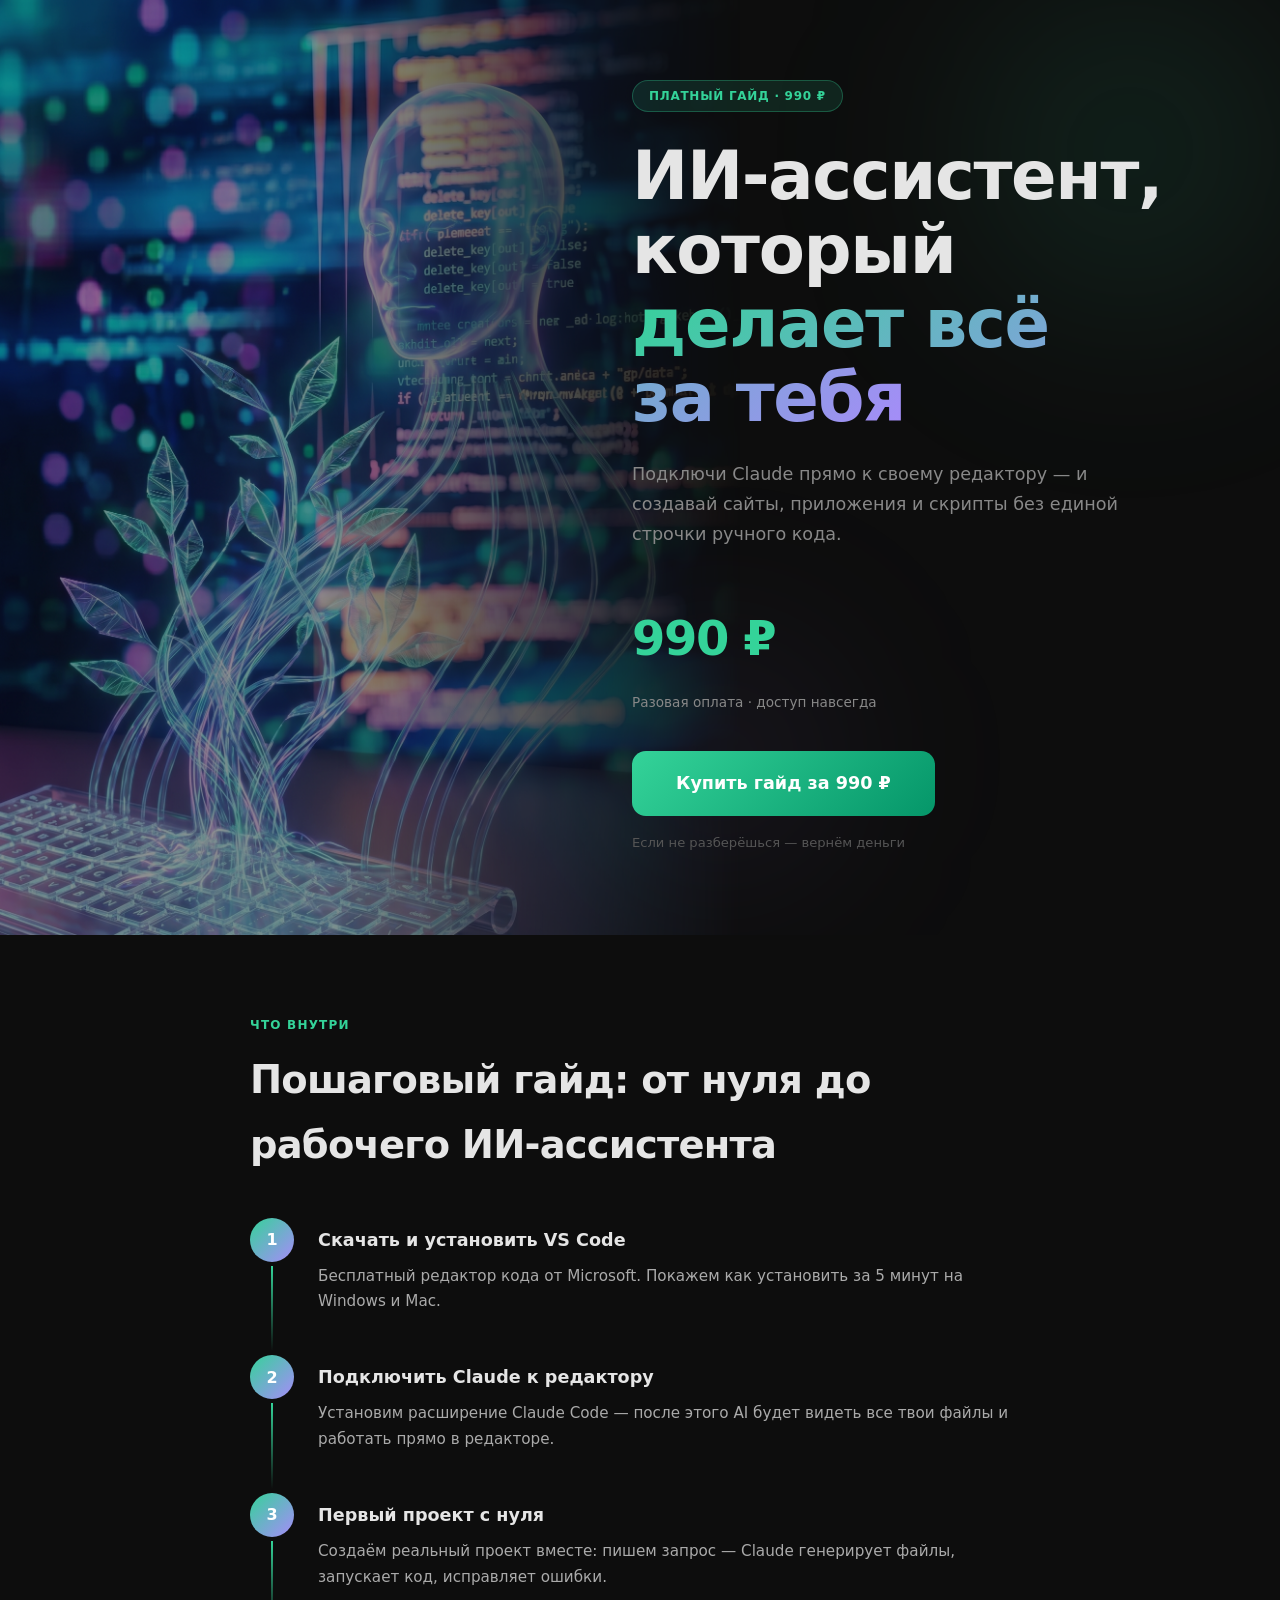
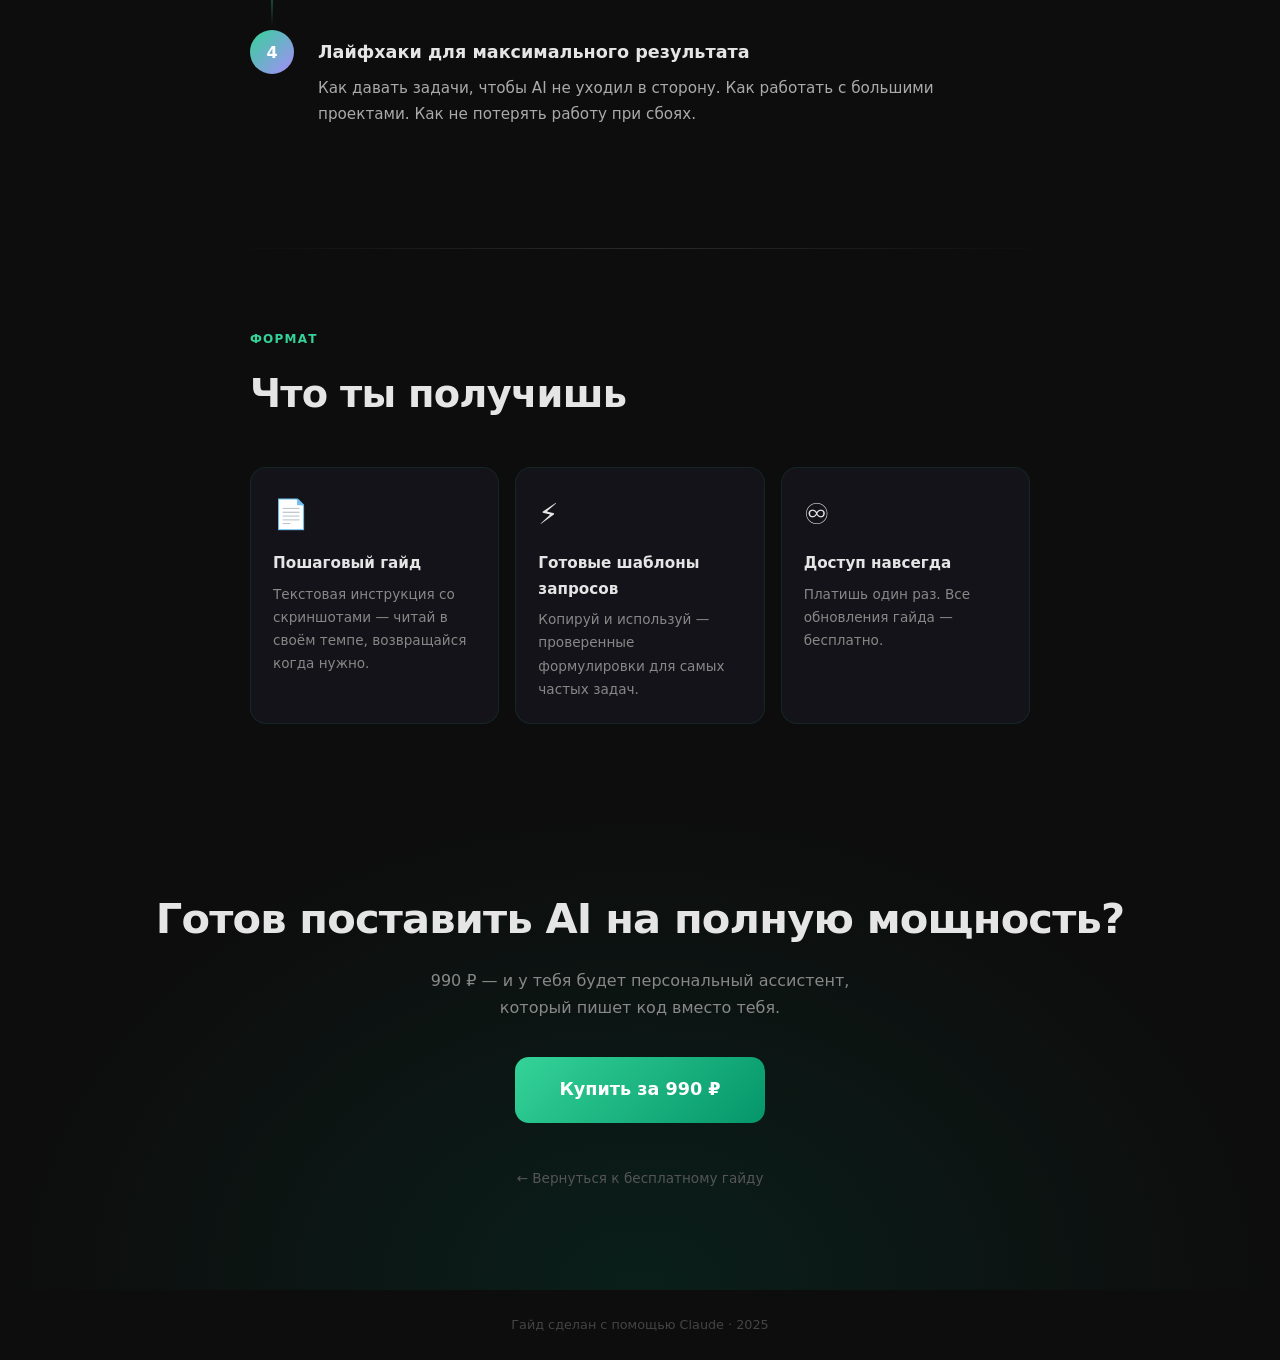
==== analisweb/gid/assistant.html @ 24a6f883 "Add vibe coding guide with free and paid pages Co-Authored-By: Claude Sonnet 4.6 <noreply@anthropic." ====
<!DOCTYPE html>
<html lang="ru">
<head>
  <meta charset="UTF-8" />
  <meta name="viewport" content="width=device-width, initial-scale=1.0" />
  <title>ИИ-ассистент в VS Code — гайд за 990 ₽</title>
  <style>
    * { margin: 0; padding: 0; box-sizing: border-box; }

    :root {
      --bg: #0d0d0d;
      --card: #161616;
      --border: #2a2a2a;
      --accent: #34d399;
      --accent2: #a78bfa;
      --accent3: #f472b6;
      --text: #e5e5e5;
      --muted: #888;
    }

    body {
      background: var(--bg);
      color: var(--text);
      font-family: 'Segoe UI', system-ui, -apple-system, sans-serif;
      line-height: 1.7;
    }

    /* HERO */
    .hero {
      min-height: 100vh;
      display: flex;
      align-items: center;
      justify-content: flex-end;
      padding: 80px 10% 80px 8%;
      position: relative;
      overflow: hidden;
      background: #0d0d0d;
    }

    .hero-bg {
      position: absolute;
      left: 0;
      top: 0;
      height: 100%;
      width: 58%;
      object-fit: cover;
      object-position: center top;
      opacity: 0.55;
      -webkit-mask-image: linear-gradient(to left, transparent 0%, rgba(0,0,0,0.5) 25%, black 55%);
      mask-image: linear-gradient(to left, transparent 0%, rgba(0,0,0,0.5) 25%, black 55%);
      pointer-events: none;
    }

    .hero-orb {
      position: absolute;
      border-radius: 50%;
      filter: blur(90px);
      pointer-events: none;
    }
    .hero-orb-1 {
      width: 500px; height: 500px;
      background: radial-gradient(circle, rgba(52,211,153,0.15) 0%, transparent 70%);
      top: -100px; right: -100px;
      animation: orb-drift 12s ease-in-out infinite;
    }
    .hero-orb-2 {
      width: 350px; height: 350px;
      background: radial-gradient(circle, rgba(167,139,250,0.12) 0%, transparent 70%);
      bottom: 0; right: 30%;
      animation: orb-drift 16s ease-in-out infinite reverse;
    }

    @keyframes orb-drift {
      0%, 100% { transform: translate(0, 0); }
      33% { transform: translate(-30px, -20px); }
      66% { transform: translate(20px, 30px); }
    }

    .hero-text {
      position: relative;
      z-index: 2;
      max-width: 520px;
      text-align: left;
    }

    @media (max-width: 860px) {
      .hero { padding: 100px 24px 80px; justify-content: center; }
      .hero-text { text-align: center; max-width: 100%; }
      .hero-bg { width: 100%; opacity: 0.15;
        -webkit-mask-image: none; mask-image: none; }
    }

    .badge {
      display: inline-block;
      background: rgba(52, 211, 153, 0.12);
      border: 1px solid rgba(52, 211, 153, 0.3);
      color: var(--accent);
      font-size: 12px;
      font-weight: 600;
      padding: 5px 16px;
      border-radius: 999px;
      margin-bottom: 28px;
      letter-spacing: 0.06em;
      text-transform: uppercase;
    }

    .hero h1 {
      font-size: clamp(2.2rem, 6vw, 4.2rem);
      font-weight: 800;
      line-height: 1.1;
      margin-bottom: 24px;
      letter-spacing: -0.02em;
    }

    .hero h1 span {
      background: linear-gradient(135deg, var(--accent), var(--accent2));
      -webkit-background-clip: text;
      -webkit-text-fill-color: transparent;
      background-clip: text;
    }

    .hero p {
      font-size: 1.1rem;
      color: var(--muted);
      max-width: 540px;
      margin-bottom: 48px;
    }

    .price-block {
      display: flex;
      flex-direction: column;
      align-items: flex-start;
      gap: 12px;
      margin-bottom: 36px;
    }

    .price {
      font-size: 3rem;
      font-weight: 800;
      color: var(--accent);
      letter-spacing: -0.03em;
    }

    .price-note {
      font-size: 0.85rem;
      color: var(--muted);
    }

    .buy-btn {
      display: inline-block;
      background: linear-gradient(135deg, var(--accent), #059669);
      color: #fff;
      font-size: 1.1rem;
      font-weight: 700;
      padding: 18px 44px;
      border-radius: 14px;
      text-decoration: none;
      transition: opacity 0.2s, transform 0.2s;
      margin-bottom: 16px;
    }

    .buy-btn:hover { opacity: 0.9; transform: translateY(-2px); }

    .guarantee {
      font-size: 0.82rem;
      color: #555;
    }

    /* WHAT'S INSIDE */
    .section {
      padding: 80px 20px;
      max-width: 820px;
      margin: 0 auto;
    }

    .section-label {
      font-size: 12px;
      font-weight: 600;
      letter-spacing: 0.1em;
      text-transform: uppercase;
      color: var(--accent);
      margin-bottom: 12px;
    }

    .section h2 {
      font-size: clamp(1.6rem, 4vw, 2.4rem);
      font-weight: 700;
      margin-bottom: 40px;
      letter-spacing: -0.02em;
    }

    .steps {
      display: flex;
      flex-direction: column;
      gap: 0;
    }

    .step {
      display: flex;
      gap: 24px;
    }

    .step-left {
      display: flex;
      flex-direction: column;
      align-items: center;
      flex-shrink: 0;
    }

    .step-num {
      width: 44px;
      height: 44px;
      border-radius: 50%;
      background: linear-gradient(135deg, var(--accent), var(--accent2));
      display: flex;
      align-items: center;
      justify-content: center;
      font-weight: 800;
      font-size: 1rem;
      color: white;
      flex-shrink: 0;
    }

    .step-line {
      width: 2px;
      flex: 1;
      background: linear-gradient(to bottom, var(--accent), transparent);
      min-height: 40px;
      margin: 4px 0;
    }

    .step:last-child .step-line { display: none; }

    .step-body {
      padding-bottom: 40px;
      padding-top: 8px;
    }

    .step-body h3 {
      font-size: 1.1rem;
      font-weight: 700;
      margin-bottom: 8px;
    }

    .step-body p {
      color: #aaa;
      font-size: 0.95rem;
      margin: 0;
    }

    /* INCLUDE LIST */
    .include-grid {
      display: grid;
      grid-template-columns: repeat(auto-fit, minmax(240px, 1fr));
      gap: 16px;
    }

    .include-card {
      background: rgba(22, 22, 30, 0.75);
      backdrop-filter: blur(12px);
      -webkit-backdrop-filter: blur(12px);
      border: 1px solid rgba(52,211,153,0.1);
      border-radius: 16px;
      padding: 22px;
      transition: border-color 0.25s, box-shadow 0.25s;
    }

    .include-card:hover {
      border-color: rgba(52,211,153,0.35);
      box-shadow: 0 0 28px rgba(52,211,153,0.08);
    }

    .include-card .icon {
      font-size: 1.8rem;
      margin-bottom: 12px;
    }

    .include-card h3 {
      font-size: 0.95rem;
      font-weight: 700;
      margin-bottom: 6px;
    }

    .include-card p {
      font-size: 0.85rem;
      color: var(--muted);
      margin: 0;
    }

    /* DIVIDER */
    .divider {
      width: 100%;
      height: 1px;
      background: linear-gradient(to right, transparent, var(--border), transparent);
      margin: 0 auto;
      max-width: 820px;
    }

    /* BOTTOM CTA */
    .bottom-cta {
      text-align: center;
      padding: 80px 20px 100px;
      background: radial-gradient(ellipse at 50% 100%, #0a1f1a 0%, #0d0d0d 70%);
    }

    .bottom-cta h2 {
      font-size: clamp(1.6rem, 4vw, 2.6rem);
      font-weight: 800;
      margin-bottom: 12px;
      letter-spacing: -0.02em;
    }

    .bottom-cta p {
      color: var(--muted);
      font-size: 1rem;
      margin-bottom: 36px;
      max-width: 460px;
      margin-left: auto;
      margin-right: auto;
    }

    .back-link {
      display: block;
      margin-top: 28px;
      font-size: 0.85rem;
      color: #555;
      text-decoration: none;
    }

    .back-link:hover { color: var(--accent); }

    footer {
      text-align: center;
      padding: 24px;
      font-size: 0.8rem;
      color: #444;
    }
  </style>
</head>
<body>

  <!-- HERO -->
  <section class="hero">
    <div class="hero-orb hero-orb-1"></div>
    <div class="hero-orb hero-orb-2"></div>
    <img src="hero.jpg" alt="" class="hero-bg" />
    <div class="hero-text">
      <div class="badge">Платный гайд · 990 ₽</div>
      <h1>ИИ‑ассистент,<br/>который <span>делает всё за тебя</span></h1>
      <p>Подключи Claude прямо к своему редактору — и создавай сайты, приложения и скрипты без единой строчки ручного кода.</p>

      <div class="price-block">
        <div class="price">990 ₽</div>
        <div class="price-note">Разовая оплата · доступ навсегда</div>
      </div>

      <a href="#" onclick="openModal(); return false;" class="buy-btn">Купить гайд за 990 ₽</a>
      <div class="guarantee">Если не разберёшься — вернём деньги</div>
    </div>
  </section>

  <!-- ЧТО ВНУТРИ -->
  <section class="section">
    <div class="section-label">Что внутри</div>
    <h2>Пошаговый гайд: от нуля до рабочего ИИ-ассистента</h2>

    <div class="steps">
      <div class="step">
        <div class="step-left">
          <div class="step-num">1</div>
          <div class="step-line"></div>
        </div>
        <div class="step-body">
          <h3>Скачать и установить VS Code</h3>
          <p>Бесплатный редактор кода от Microsoft. Покажем как установить за 5 минут на Windows и Mac.</p>
        </div>
      </div>

      <div class="step">
        <div class="step-left">
          <div class="step-num">2</div>
          <div class="step-line"></div>
        </div>
        <div class="step-body">
          <h3>Подключить Claude к редактору</h3>
          <p>Установим расширение Claude Code — после этого AI будет видеть все твои файлы и работать прямо в редакторе.</p>
        </div>
      </div>

      <div class="step">
        <div class="step-left">
          <div class="step-num">3</div>
          <div class="step-line"></div>
        </div>
        <div class="step-body">
          <h3>Первый проект с нуля</h3>
          <p>Создаём реальный проект вместе: пишем запрос — Claude генерирует файлы, запускает код, исправляет ошибки.</p>
        </div>
      </div>

      <div class="step">
        <div class="step-left">
          <div class="step-num">4</div>
          <div class="step-line"></div>
        </div>
        <div class="step-body">
          <h3>Лайфхаки для максимального результата</h3>
          <p>Как давать задачи, чтобы AI не уходил в сторону. Как работать с большими проектами. Как не потерять работу при сбоях.</p>
        </div>
      </div>
    </div>
  </section>

  <div class="divider"></div>

  <!-- ЧТО ПОЛУЧИШЬ -->
  <section class="section">
    <div class="section-label">Формат</div>
    <h2>Что ты получишь</h2>
    <div class="include-grid">
      <div class="include-card">
        <div class="icon">📄</div>
        <h3>Пошаговый гайд</h3>
        <p>Текстовая инструкция со скриншотами — читай в своём темпе, возвращайся когда нужно.</p>
      </div>
      <div class="include-card">
        <div class="icon">⚡</div>
        <h3>Готовые шаблоны запросов</h3>
        <p>Копируй и используй — проверенные формулировки для самых частых задач.</p>
      </div>
      <div class="include-card">
        <div class="icon">♾️</div>
        <h3>Доступ навсегда</h3>
        <p>Платишь один раз. Все обновления гайда — бесплатно.</p>
      </div>
    </div>
  </section>

  <!-- BOTTOM CTA -->
  <section class="bottom-cta">
    <h2>Готов поставить AI на полную мощность?</h2>
    <p>990 ₽ — и у тебя будет персональный ассистент, который пишет код вместо тебя.</p>
    <a href="#" onclick="openModal(); return false;" class="buy-btn">Купить за 990 ₽</a>
    <a href="index.html" class="back-link">← Вернуться к бесплатному гайду</a>
  </section>

  <!-- МОДАЛЬНОЕ ОКНО -->
  <div id="pay-modal" style="display:none; position:fixed; inset:0; background:rgba(0,0,0,0.8); backdrop-filter:blur(8px); z-index:999; align-items:center; justify-content:center; padding:24px;">
    <div style="background:#161620; border:1px solid rgba(52,211,153,0.25); border-radius:20px; padding:36px 32px; max-width:400px; width:100%; text-align:center; position:relative;">
      <button onclick="closeModal()" style="position:absolute;top:14px;right:18px;background:none;border:none;color:#666;font-size:1.4rem;cursor:pointer;">✕</button>
      <div style="font-size:2.8rem;font-weight:800;color:#34d399;margin-bottom:6px;">990 ₽</div>
      <div style="font-size:0.85rem;color:#888;margin-bottom:24px;">Введи эту сумму при оплате</div>
      <p style="color:#ccc;font-size:0.95rem;margin-bottom:28px;line-height:1.6;">Откроется страница Тинькофф — введи сумму <strong style="color:#e5e5e5;">990 ₽</strong> и нажми «Перевести».</p>
      <a href="https://www.tinkoff.ru/rm/r_bjHUMmaXsu.amGpoKIXRO/dbnfV14825" target="_blank" onclick="closeModal()" style="display:block;background:linear-gradient(135deg,#34d399,#059669);color:#000;font-weight:700;font-size:1rem;padding:14px 28px;border-radius:12px;text-decoration:none;margin-bottom:12px;">Перейти к оплате →</a>
      <div style="font-size:0.8rem;color:#555;">После оплаты вернись на эту страницу — мы отправим гайд</div>
    </div>
  </div>

  <footer>
    Гайд сделан с помощью Claude · 2025
  </footer>

  <script>
    function openModal() {
      const m = document.getElementById('pay-modal');
      m.style.display = 'flex';
    }
    function closeModal() {
      document.getElementById('pay-modal').style.display = 'none';
    }
    document.getElementById('pay-modal').addEventListener('click', function(e) {
      if (e.target === this) closeModal();
    });
  </script>

</body>
</html>
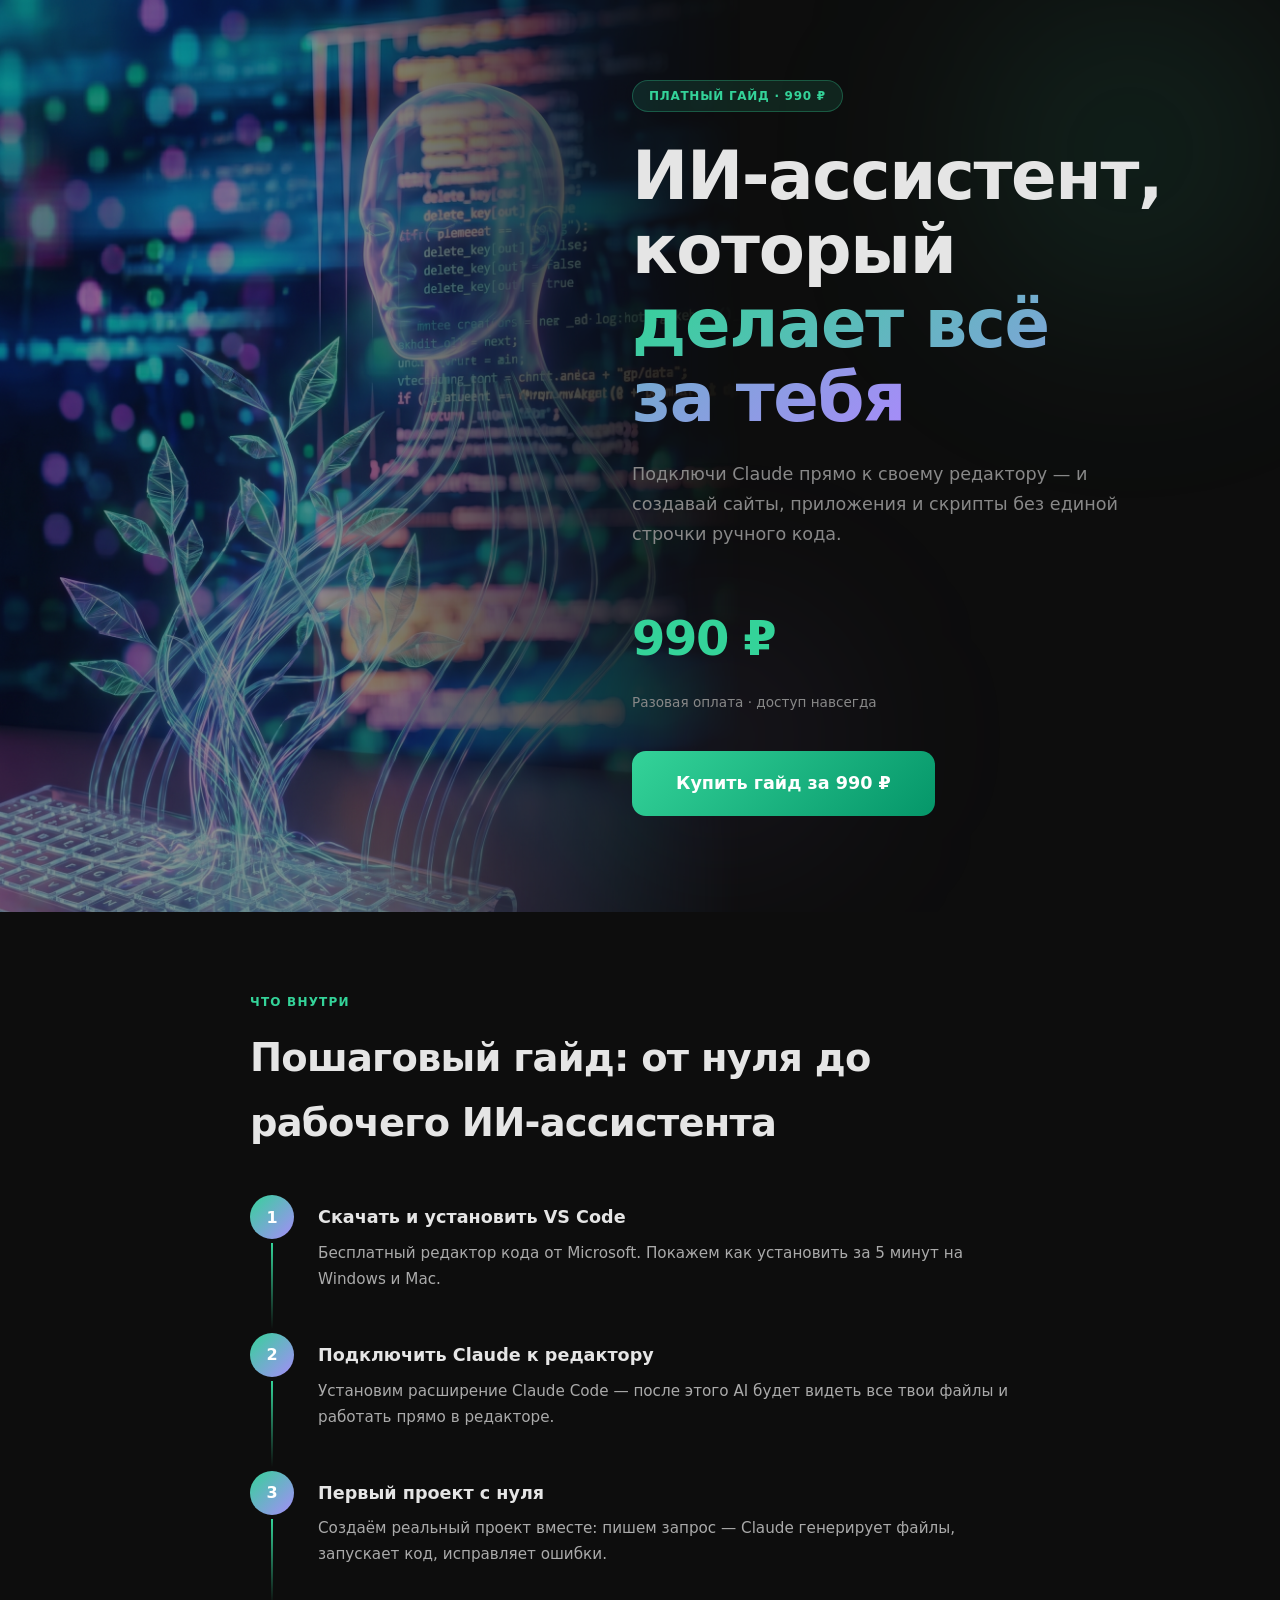
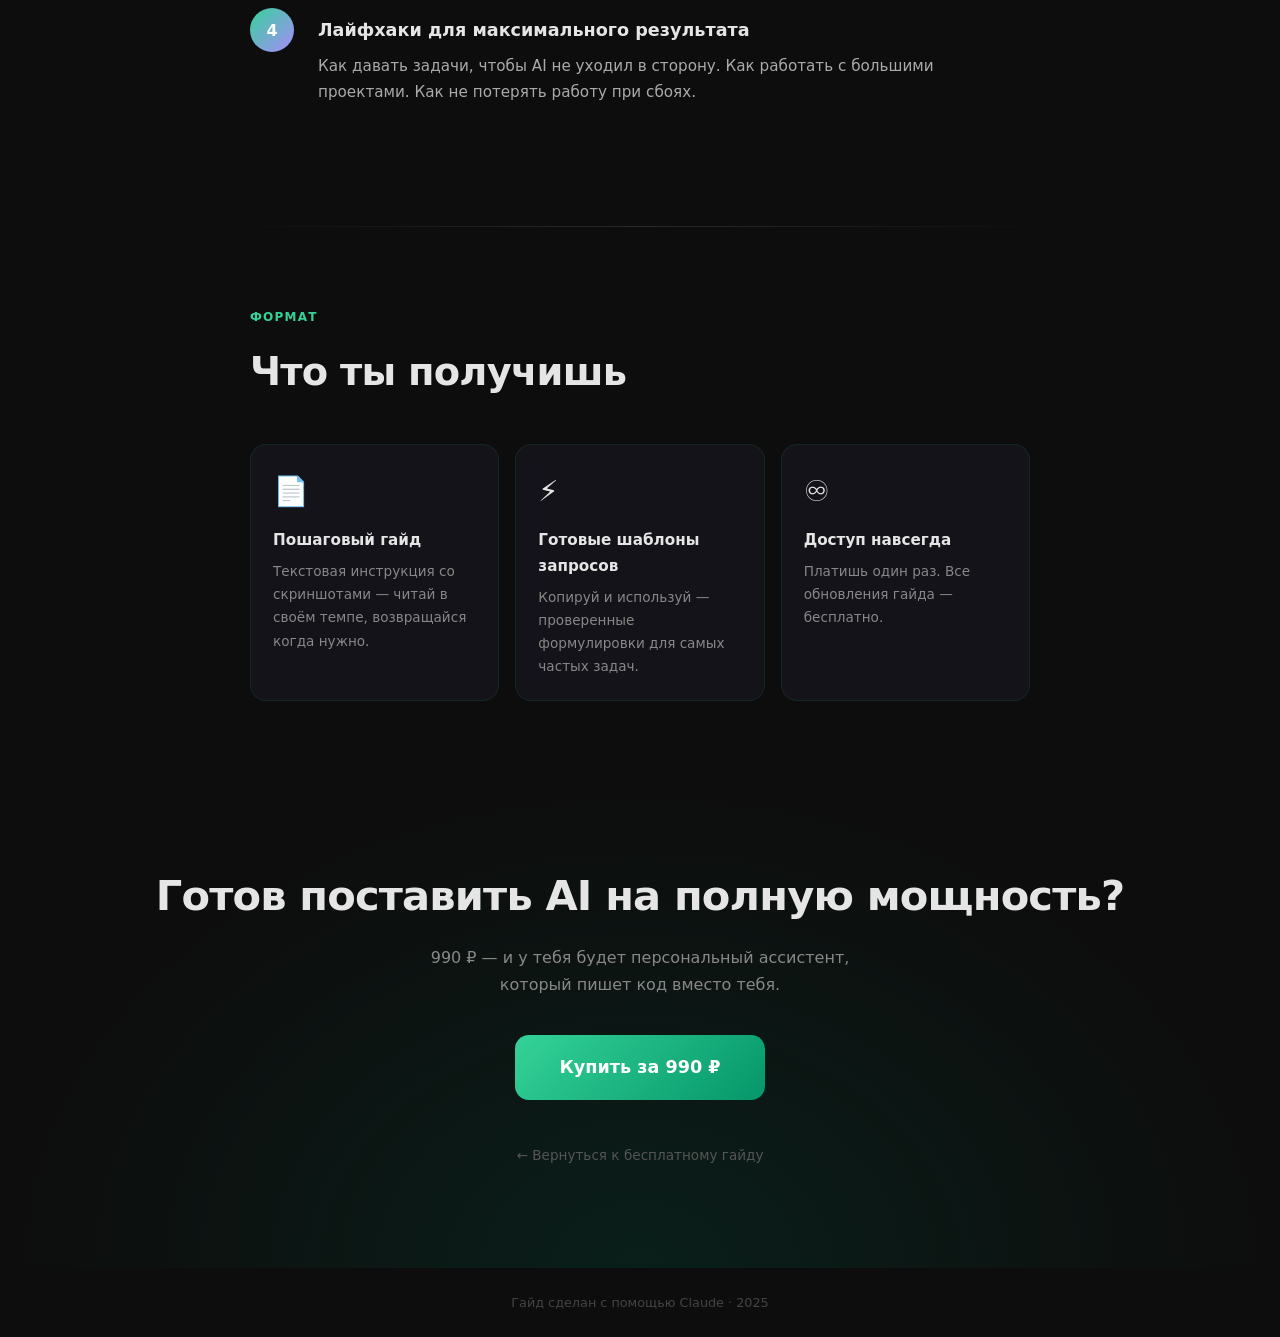
==== commit 31986c6c: "Remove money-back guarantee text Co-Authored-By: Claude Sonnet 4.6 <noreply@anthropic.com>" ====
--- a/analisweb/gid/assistant.html
+++ b/analisweb/gid/assistant.html
@@ -354,8 +354,7 @@
         <div class="price-note">Разовая оплата · доступ навсегда</div>
       </div>
 
-      <a href="#" onclick="openModal(); return false;" class="buy-btn">Купить гайд за 990 ₽</a>
-      <div class="guarantee">Если не разберёшься — вернём деньги</div>
+      <a href="https://yoomoney.ru/quickpay/confirm.xml?receiver=4100119545739703&quickpay-form=donate&sum=990&label=guide&successURL=https%3A%2F%2F123govori.github.io%2Fanalisweb%2Fgid%2Fguide.html" target="_blank" class="buy-btn">Купить гайд за 990 ₽</a>
     </div>
   </section>
 
@@ -440,7 +439,7 @@
   <section class="bottom-cta">
     <h2>Готов поставить AI на полную мощность?</h2>
     <p>990 ₽ — и у тебя будет персональный ассистент, который пишет код вместо тебя.</p>
-    <a href="#" onclick="openModal(); return false;" class="buy-btn">Купить за 990 ₽</a>
+    <a href="https://yoomoney.ru/quickpay/confirm.xml?receiver=4100119545739703&quickpay-form=donate&sum=990&label=guide&successURL=https%3A%2F%2F123govori.github.io%2Fanalisweb%2Fgid%2Fguide.html" target="_blank" class="buy-btn">Купить за 990 ₽</a>
     <a href="index.html" class="back-link">← Вернуться к бесплатному гайду</a>
   </section>
 
